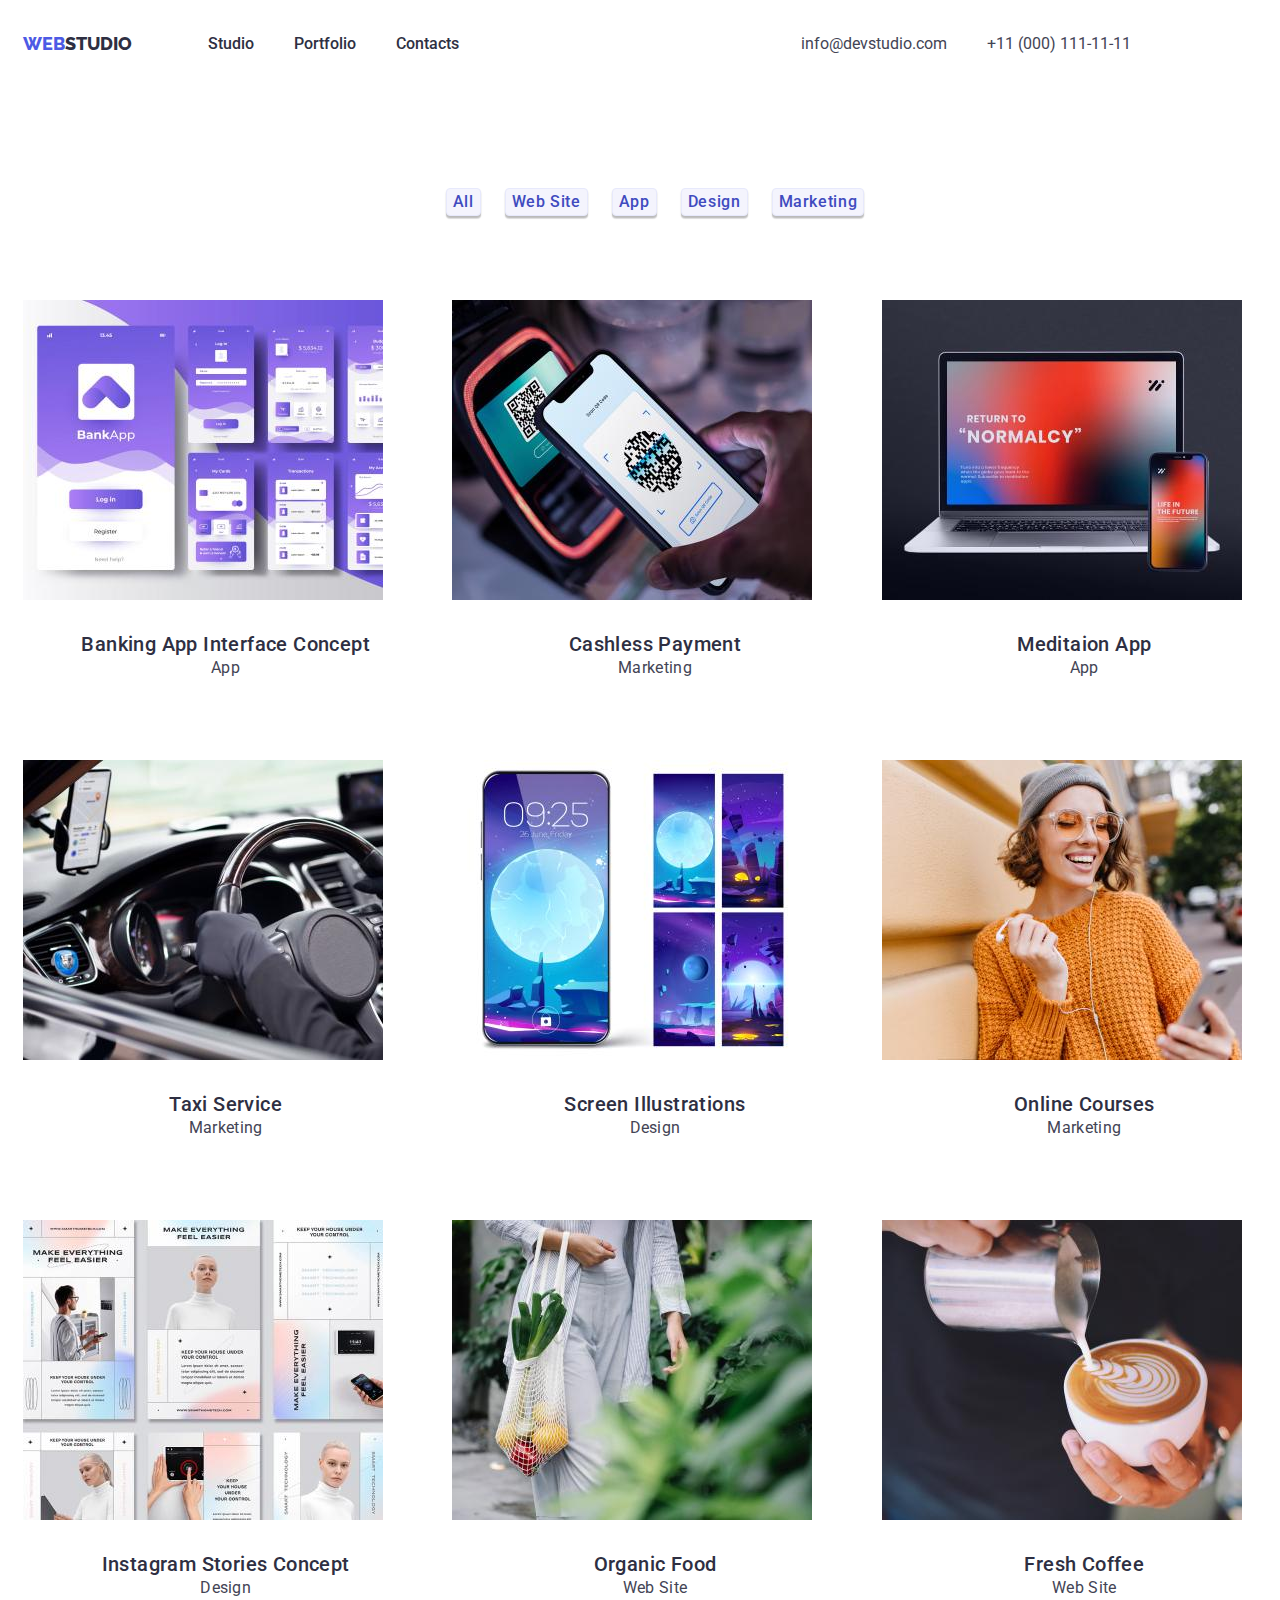
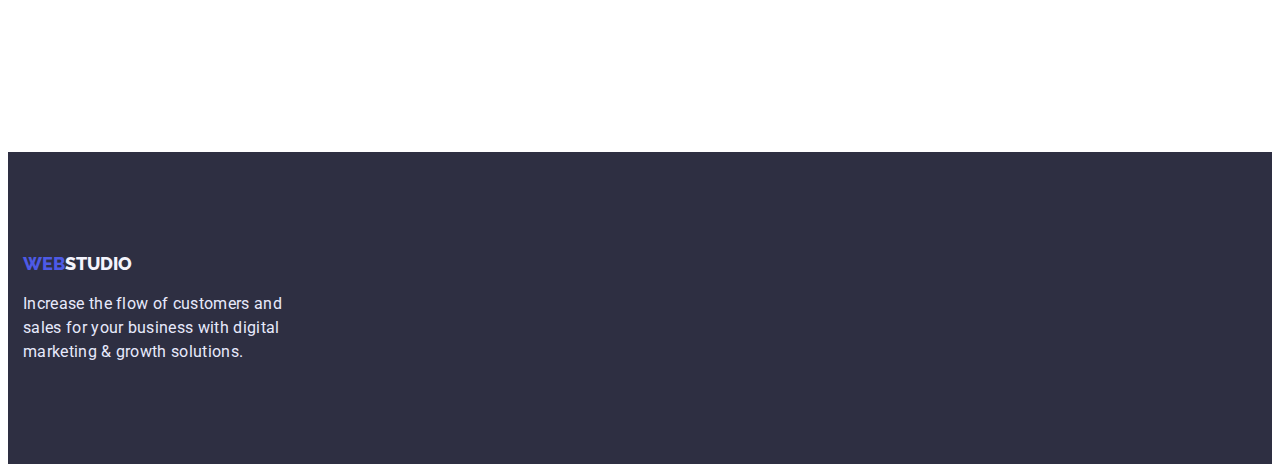
==== portfolio.html @ e4c25ec9 "hw-03" ====
<!DOCTYPE html>
<html lang="en">
  <head>
    <meta charset="UTF-8" />
    <meta http-equiv="X-UA-Compatible" content="IE=edge" />
    <meta name="viewport" content="width=device-width, initial-scale=1.0" />
    <title>Portfolio Page</title>
    <link rel="preconnect" href="https://fonts.googleapis.com" />
    <link rel="preconnect" href="https://fonts.gstatic.com" crossorigin />
    <link
      href="https://fonts.googleapis.com/css2?family=Raleway:wght@800&family=Roboto:wght@400;500;700&display=swap"
      rel="stylesheet"
    />
    <link rel="stylesheet" href="./css/styles.css" />
  </head>
  <body>
    <header class="header">
      <div class="container header-container">
        <nav class="header-navigation">
          <a class="logo link" href="./index.html"
            ><span class="logo-color">WEB</span>STUDIO</a
          >
          <ul class="list-flex header-list">
            <li class="list"><a class="header-link link" href="">Studio</a></li>
            <li class="list">
              <a class="header-link link" href="./index.html">Portfolio</a>
            </li>
            <li class="list">
              <a class="header-link link" href="">Contacts</a>
            </li>
          </ul>
        </nav>
        <address>
          <ul class="list-flex address-list">
            <li class="list">
              <a class="header-contact link" href="mailto:info@devstudio.com"
                >info@devstudio.com</a
              >
            </li>
            <li class="list">
              <a class="header-contact link" href="tel:+110001111111"
                >+11 (000) 111-11-11</a
              >
            </li>
          </ul>
        </address>
      </div>
    </header>

    <main>
      <section class="portfolio">
        <div class="container">
          <h1 hidden>All about our portfolio</h1>
          <ul class="list-flex btn-list">
            <li class="list"><button class="btn" type="button">All</button></li>
            <li class="list">
              <button class="btn" type="button">Web Site</button>
            </li>
            <li class="list"><button class="btn" type="button">App</button></li>
            <li class="list">
              <button class="btn" type="button">Design</button>
            </li>
            <li class="list">
              <button class="btn" type="button">Marketing</button>
            </li>
          </ul>

          <ul class="list-flex portfolio-list">
            <li class="list item">
              <a href="" class="link">
                <img
                  src="./images/images_portfolio/img1.jpg"
                  alt="Banking interface"
                  width="360"
                  height="300"
                />
                <div class="portfolio-block">
                  <h2 class="portfolio-name">Banking App Interface Concept</h2>
                  <p class="portfolio-text">App</p>
                </div>
              </a>
            </li>
            <li class="list item">
              <a href="" class="link">
                <img
                  src="./images/images_portfolio/img2.jpg"
                  alt="Cashless Payment"
                  width="360"
                  height="300"
                />
                <div class="portfolio-block">
                  <h2 class="portfolio-name">Cashless Payment</h2>
                  <p class="portfolio-text">Marketing</p>
                </div>
              </a>
            </li>
            <li class="list item">
              <a href="" class="link">
                <img
                  src="./images/images_portfolio/img3.jpg"
                  alt="Meditaion App"
                  width="360"
                  height="300"
                />
                <div class="portfolio-block">
                  <h2 class="portfolio-name">Meditaion App</h2>
                  <p class="portfolio-text">App</p>
                </div>
              </a>
            </li>
            <li class="list item">
              <a href="" class="link">
                <img
                  src="./images/images_portfolio/img4.jpg"
                  alt="Taxi Service"
                  width="360"
                  height="300"
                />
                <div class="portfolio-block">
                  <h2 class="portfolio-name">Taxi Service</h2>
                  <p class="portfolio-text">Marketing</p>
                </div>
              </a>
            </li>
            <li class="list item">
              <a href="" class="link">
                <img
                  src="./images/images_portfolio/img5.jpg"
                  alt="Screen Illustrations"
                  width="360"
                  height="300"
                />
                <div class="portfolio-block">
                  <h2 class="portfolio-name">Screen Illustrations</h2>
                  <p class="portfolio-text">Design</p>
                </div>
              </a>
            </li>
            <li class="list item">
              <a href="" class="link">
                <img
                  src="./images/images_portfolio/img6.jpg"
                  alt="Online Courses"
                  width="360"
                  height="300"
                />
                <div class="portfolio-block">
                  <h2 class="portfolio-name">Online Courses</h2>
                  <p class="portfolio-text">Marketing</p>
                </div>
              </a>
            </li>
            <li class="list item">
              <a href="" class="link">
                <img
                  src="./images/images_portfolio/img7.jpg"
                  alt="Instagram Stories Concept"
                  width="360"
                  height="300"
                />
                <div class="portfolio-block">
                  <h2 class="portfolio-name">Instagram Stories Concept</h2>
                  <p class="portfolio-text">Design</p>
                </div>
              </a>
            </li>
            <li class="list item">
              <a href="" class="link">
                <img
                  src="./images/images_portfolio/img8.jpg"
                  alt="Organic Food"
                  width="360"
                  height="300"
                />
                <div class="portfolio-block">
                  <h2 class="portfolio-name">Organic Food</h2>
                  <p class="portfolio-text">Web Site</p>
                </div>
              </a>
            </li>
            <li class="list item">
              <a href="" class="link">
                <img
                  src="./images/images_portfolio/img9.jpg"
                  alt="Fresh Coffee"
                  width="360"
                  height="300"
                />
                <div class="portfolio-block">
                  <h2 class="portfolio-name">Fresh Coffee</h2>
                  <p class="portfolio-text">Web Site</p>
                </div>
              </a>
            </li>
          </ul>
        </div>
      </section>
    </main>
    <footer class="back-color">
      <div class="container">
        <a class="logo-footer link" href="./index.html"
          ><span class="logo-color">WEB</span>STUDIO</a
        >
        <p class="footer-text">
          Increase the flow of customers and sales for your business with
          digital marketing & growth solutions.
        </p>
      </div>
    </footer>
  </body>
</html>
---- css/styles.css ----
p,
h1,
h2,
h3,
h4,
h5,
h6 {
    margin: 0;
}

ul {
    margin: 0;
    padding-left: 0;
}

img {
    display: block;
}

body {
    font-family: 'Roboto', sans-serif;
    background-color: var(--brand-background-color);
    color: var(--brand-color)
}

.container {
    width: 100%;
    max-width: 1470px;
    padding-left: 15px;
    padding-right: 15px;
    margin: 0 auto;
    /* outline: 2px solid red; */
}

.header {
    padding-top: 24px;
    padding-bottom: 24px;
}


.list-flex {
    display: flex;
}

:root {
    --brand-color: #2E2F42;
    --brand-background-color: #FFFFFF;
    --brand-back-color: #2E2F42;
    --brand-text: #434455;
    --brand-btn: #404BBF;
    --brand-logo: #2E2F42;
    --brand-logo-color: #4D5AE5;
    --brand-logo-footer: #F4F4FD;
    --brand-link: #2E2F42;
    --brand-hover-focus: #404BBF;
    --brand-contact: #434455;
    --brand-sec-one: #ffffff;
    --brand-main-btn: #ffffff;
    --brand-main-btn-back: #4D5AE5;
    --brand-main-btn-hover: #404BBF;
    --brand-footer-text: #E7E9FC;
    --brand-btn-text: #404BBF;
    --brand-btn-back: #F4F4FD;
    --brand-btn-border: #E7E9FC;
    --brand-btn-hover: #FFFFFF;
    --brand-team-color: #F4F4FD;
    --brand-team-wrap: #FFFFFF;
}

.link {
    text-decoration: none;
}

.list {
    list-style: none;
}

/* header */


.logo {
    font-family: 'Raleway',
        sans-serif;
    font-weight: 800;
    font-size: 18px;
    line-height: 1.33;
    margin-right: 76px;
    color: var(--brand-logo);
}

.header-list {
    gap: 40px;
}

.address-list {
    gap: 40px;
    margin-right: 156px;
}

.logo-color {
    color: var(--brand-logo-color)
}

.header-navigation {
    display: flex;
    align-items: center;
    margin-right: auto;
}

.header-container {
    display: flex;
    align-items: center;
}

.header-link {
    font-weight: 500;
    font-size: 16px;
    line-height: 1.5;
    color: var(--brand-link);
}

.header-link:hover,
.header-link:focus {
    color: var(--brand-hover-focus);
}

.header-contact {
    font-size: 16px;
    font-style: normal;
    line-height: 1.5;
    color: var(--brand-contact);
}

.header-contact:hover,
.header-contact:focus {
    color: var(--brand-hover-focus);
}

/* main */

/* sec 1 */

.first-section {
    /* height: 600px; */
    background-color: var(--brand-back-color);
}

.sec-one {
    font-size: 56px;
    line-height: 1.07;
    padding: 188px 473px 292px;
    /* margin-bottom: 48px; */
    color: var(--brand-sec-one);
}

.main-btn {
    font-family: inherit;
    font-weight: 500;
    font-size: 16px;
    line-height: 1.5;
    letter-spacing: 0.04em;
    width: 169px;
    height: 56px;
    /* margin-bottom: 188px; */
    /* padding-bottom: 188px; */
    /* margin-top: 48px; */
    display: block;
    margin: 0 auto;
    color: var(--brand-main-btn);
    background: var(--brand-main-btn-back);
    box-shadow: 0px 4px 4px rgba(0, 0, 0, 0.15);
    border-radius: 4px;
    cursor: pointer;
}

.main-btn:hover,
.main-btn:focus {
    background: var(--brand-main-btn-hover);
}


/* sec 2 */

.skils {
    padding-top: 120px;
    padding-bottom: 120px;
}

.skils-list {
    justify-content: center;
    gap: 24px;
}

.sec-two {
    font-weight: 500;
    font-size: 20px;
    line-height: 1.2;
    letter-spacing: 0.02em;
    margin-bottom: 8px;
    color: var(--brand-color);
}

.sec-two-text {
    font-size: 16px;
    line-height: 1.5;
    letter-spacing: 0.02em;
    color: var(--brand-text);
}

/* sec 3 */

.section-img {
    padding-bottom: 120px;

}

.img-list {
    justify-content: center;
    gap: 24px;
}

.sec-three {
    font-weight: 700;
    font-size: 36px;
    line-height: 1.1;
    letter-spacing: 0.02em;
    margin-bottom: 72px;
    text-align: center;
    color: var(--brand-color);
}

/* sec 4 */

.team {
    padding-bottom: 120px;
}

.team-color {
    background: var(--brand-team-color);
}

.team-list {
    justify-content: center;
    gap: 24px;
}

.team-wrap {
    padding-top: 32px;
    padding-bottom: 32px;
    text-align: center;
    background: var(--brand-team-wrap);
}

.sec-four {
    font-weight: 700;
    font-size: 36px;
    line-height: 1.1;
    letter-spacing: 0.02em;
    margin-bottom: 72px;
    text-align: center;
    color: var(--brand-color);
}

.sec-four-name {
    font-weight: 500;
    font-size: 20px;
    line-height: 1.2;
    letter-spacing: 0.02em;
    margin-bottom: 8px;
    color: var(--brand-color);
}

.sec-four-text {
    font-size: 16px;
    line-height: 1.5;
    letter-spacing: 0.02em;
    color: var(--brand-text);
}

/* footer */

.back-color {
    padding-top: 100px;
    background-color: var(--brand-back-color);
}

.logo-footer {
    font-family: 'Raleway',
        sans-serif;
    font-weight: 800;
    font-size: 18px;
    line-height: 1.33;
    color: var(--brand-logo-footer)
}

.footer-text {
    justify-content: flex-start;
    max-width: 264px;
    height: 72px;
    font-size: 16px;
    line-height: 1.5;
    letter-spacing: 0.02em;
    padding-top: 16px;
    padding-bottom: 100px;
    color: var(--brand-footer-text);
}

/* portfolio */

/* portfolio sec 1 */

.portfolio {
    padding-top: 96px;
    padding-bottom: 120px;
}

.portfolio-list {
    flex-wrap: wrap;
    justify-content: center;
    column-gap: 24px;
    row-gap: 48px;
}

.item {
    flex-basis: calc((100% - 48px) / 3);
}

.portfolio-block {
    padding-top: 32px;
    padding-bottom: 32px;
    text-align: center;
}

.btn-list {
    flex-direction: row;
    justify-content: center;
    align-items: center;
    padding: 12px 24px;
    gap: 24px;
    margin-bottom: 72px;
}

.btn {
    font-family: inherit;
    font-weight: 500;
    font-size: 16px;
    line-height: 1.5;
    letter-spacing: 0.04em;
    color: var(--brand-btn-text);
    background: var(--brand-btn-back);
    border: 1px solid var(--brand-btn-border);
    box-shadow: 0px 3px 1px rgba(0, 0, 0, 0.1), 0px 2px 1px rgba(0, 0, 0, 0.08), 0px 2px 2px rgba(0, 0, 0, 0.12);
    border-radius: 4px;
    cursor: pointer;
}

.btn:hover,
.btn:focus {
    color: var(--brand-btn-hover);
    background: var(--brand-btn);
}

.portfolio-name {
    font-weight: 500;
    font-size: 20px;
    line-height: 1.2;
    letter-spacing: 0.02em;
    color: var(--brand-color);
}

.portfolio-text {
    font-size: 16px;
    line-height: 1.5;
    letter-spacing: 0.02em;
    color: var(--brand-text);
}
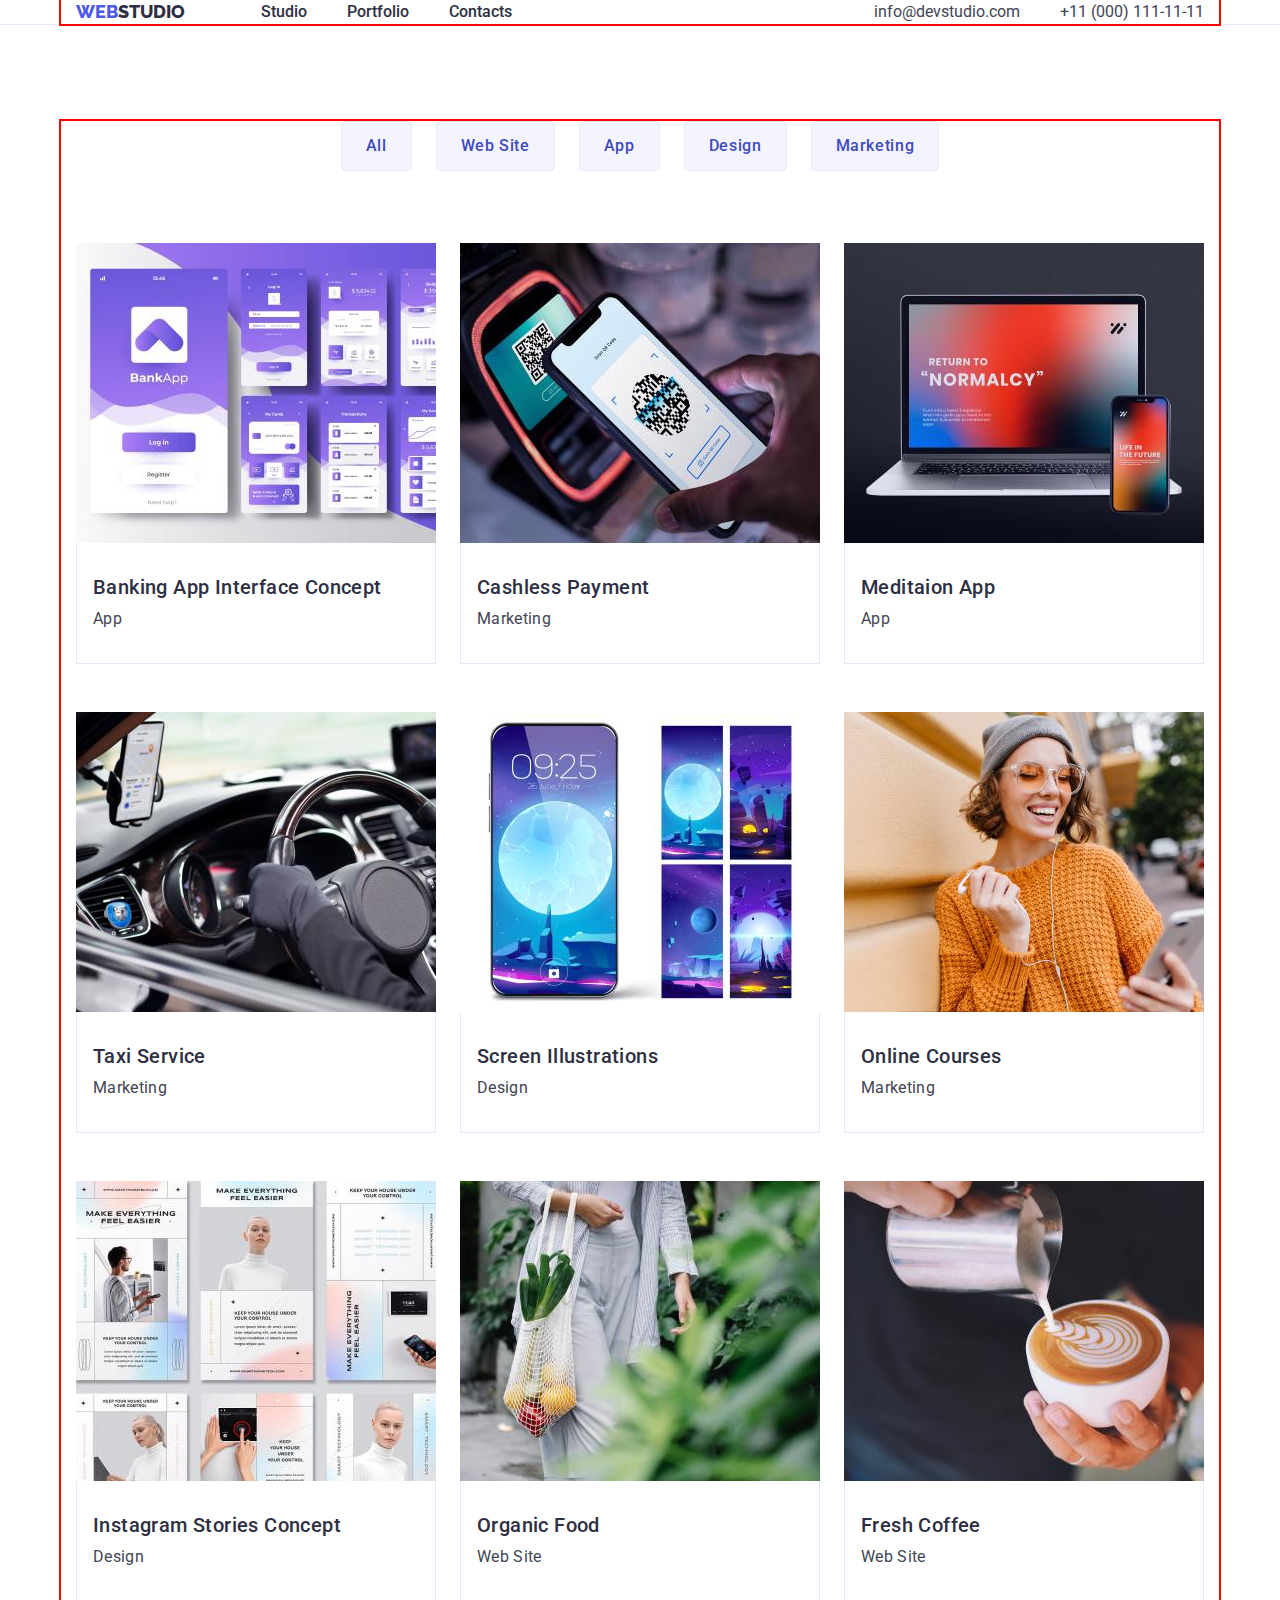
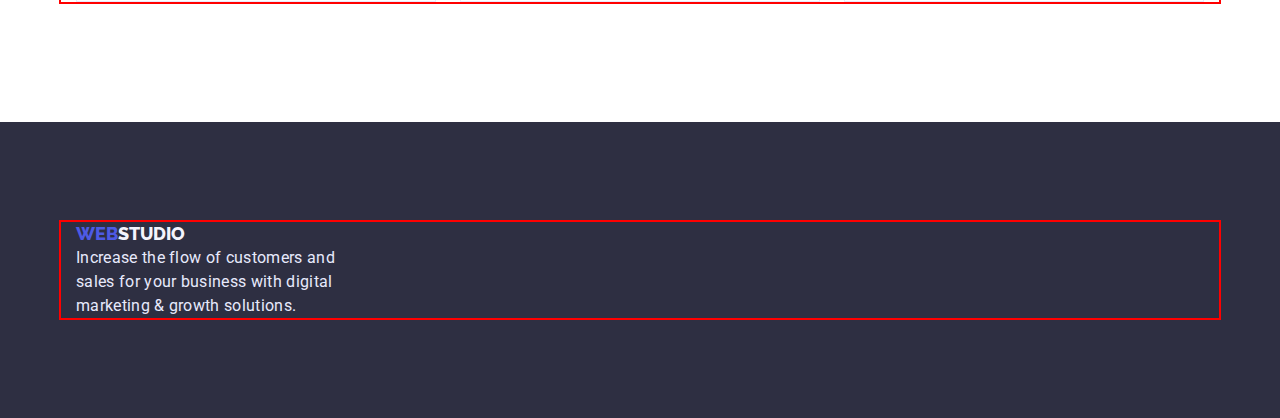
==== commit 5c3574a8: "edited" ====
--- a/portfolio.html
+++ b/portfolio.html
@@ -10,6 +10,13 @@
     <link
       href="https://fonts.googleapis.com/css2?family=Raleway:wght@800&family=Roboto:wght@400;500;700&display=swap"
       rel="stylesheet"
+    />
+    <link
+      rel="stylesheet"
+      href="https://cdnjs.cloudflare.com/ajax/libs/modern-normalize/1.1.0/modern-normalize.css"
+      integrity="sha512-Y0MM+V6ymRKN2zStTqzQ227DWhhp4Mzdo6gnlRnuaNCbc+YN/ZH0sBCLTM4M0oSy9c9VKiCvd4Jk44aCLrNS5Q=="
+      crossorigin="anonymous"
+      referrerpolicy="no-referrer"
     />
     <link rel="stylesheet" href="./css/styles.css" />
   </head>
--- a/css/styles.css
+++ b/css/styles.css
@@ -25,16 +25,15 @@
 
 .container {
     width: 100%;
-    max-width: 1470px;
+    max-width: 1158px;
     padding-left: 15px;
     padding-right: 15px;
     margin: 0 auto;
-    /* outline: 2px solid red; */
+    outline: 2px solid red;
 }
 
 .header {
-    padding-top: 24px;
-    padding-bottom: 24px;
+    border-bottom: 1px solid #E7E9FC;
 }
 
 
@@ -94,7 +93,6 @@
 
 .address-list {
     gap: 40px;
-    margin-right: 156px;
 }
 
 .logo-color {
@@ -141,14 +139,18 @@
 /* sec 1 */
 
 .first-section {
-    /* height: 600px; */
+    padding-top: 188px;
+    padding-bottom: 292px;
     background-color: var(--brand-back-color);
 }
 
 .sec-one {
+    width: 494px;
     font-size: 56px;
     line-height: 1.07;
-    padding: 188px 473px 292px;
+    margin: 0 auto;
+    margin-bottom: 48px;
+    /* padding: 188px 473px 292px; */
     /* margin-bottom: 48px; */
     color: var(--brand-sec-one);
 }
@@ -170,6 +172,7 @@
     background: var(--brand-main-btn-back);
     box-shadow: 0px 4px 4px rgba(0, 0, 0, 0.15);
     border-radius: 4px;
+    bottom: none;
     cursor: pointer;
 }
 
@@ -192,6 +195,8 @@
 }
 
 .sec-two {
+    width: 264px;
+    height: 24px;
     font-weight: 500;
     font-size: 20px;
     line-height: 1.2;
@@ -201,6 +206,8 @@
 }
 
 .sec-two-text {
+    width: 264px;
+    height: 72px;
     font-size: 16px;
     line-height: 1.5;
     letter-spacing: 0.02em;
@@ -256,7 +263,8 @@
     font-size: 36px;
     line-height: 1.1;
     letter-spacing: 0.02em;
-    margin-bottom: 72px;
+    padding-top: 120px;
+    padding-bottom: 72px;
     text-align: center;
     color: var(--brand-color);
 }
@@ -281,6 +289,7 @@
 
 .back-color {
     padding-top: 100px;
+    padding-bottom: 100px;
     background-color: var(--brand-back-color);
 }
 
@@ -290,6 +299,7 @@
     font-weight: 800;
     font-size: 18px;
     line-height: 1.33;
+    margin-bottom: 16px;
     color: var(--brand-logo-footer)
 }
 
@@ -300,8 +310,6 @@
     font-size: 16px;
     line-height: 1.5;
     letter-spacing: 0.02em;
-    padding-top: 16px;
-    padding-bottom: 100px;
     color: var(--brand-footer-text);
 }
 
@@ -328,14 +336,16 @@
 .portfolio-block {
     padding-top: 32px;
     padding-bottom: 32px;
-    text-align: center;
+    padding-left: 16px;
+    border-right: 1px solid #E7E9FC;
+    border-bottom: 1px solid #E7E9FC;
+    border-left: 1px solid #E7E9FC;
 }
 
 .btn-list {
     flex-direction: row;
     justify-content: center;
     align-items: center;
-    padding: 12px 24px;
     gap: 24px;
     margin-bottom: 72px;
 }
@@ -346,10 +356,10 @@
     font-size: 16px;
     line-height: 1.5;
     letter-spacing: 0.04em;
+    padding: 12px 24px;
     color: var(--brand-btn-text);
     background: var(--brand-btn-back);
     border: 1px solid var(--brand-btn-border);
-    box-shadow: 0px 3px 1px rgba(0, 0, 0, 0.1), 0px 2px 1px rgba(0, 0, 0, 0.08), 0px 2px 2px rgba(0, 0, 0, 0.12);
     border-radius: 4px;
     cursor: pointer;
 }
@@ -358,6 +368,7 @@
 .btn:focus {
     color: var(--brand-btn-hover);
     background: var(--brand-btn);
+    box-shadow: 0px 3px 1px rgba(0, 0, 0, 0.1), 0px 2px 1px rgba(0, 0, 0, 0.08), 0px 2px 2px rgba(0, 0, 0, 0.12);
 }
 
 .portfolio-name {
@@ -365,6 +376,7 @@
     font-size: 20px;
     line-height: 1.2;
     letter-spacing: 0.02em;
+    margin-bottom: 8px;
     color: var(--brand-color);
 }
 
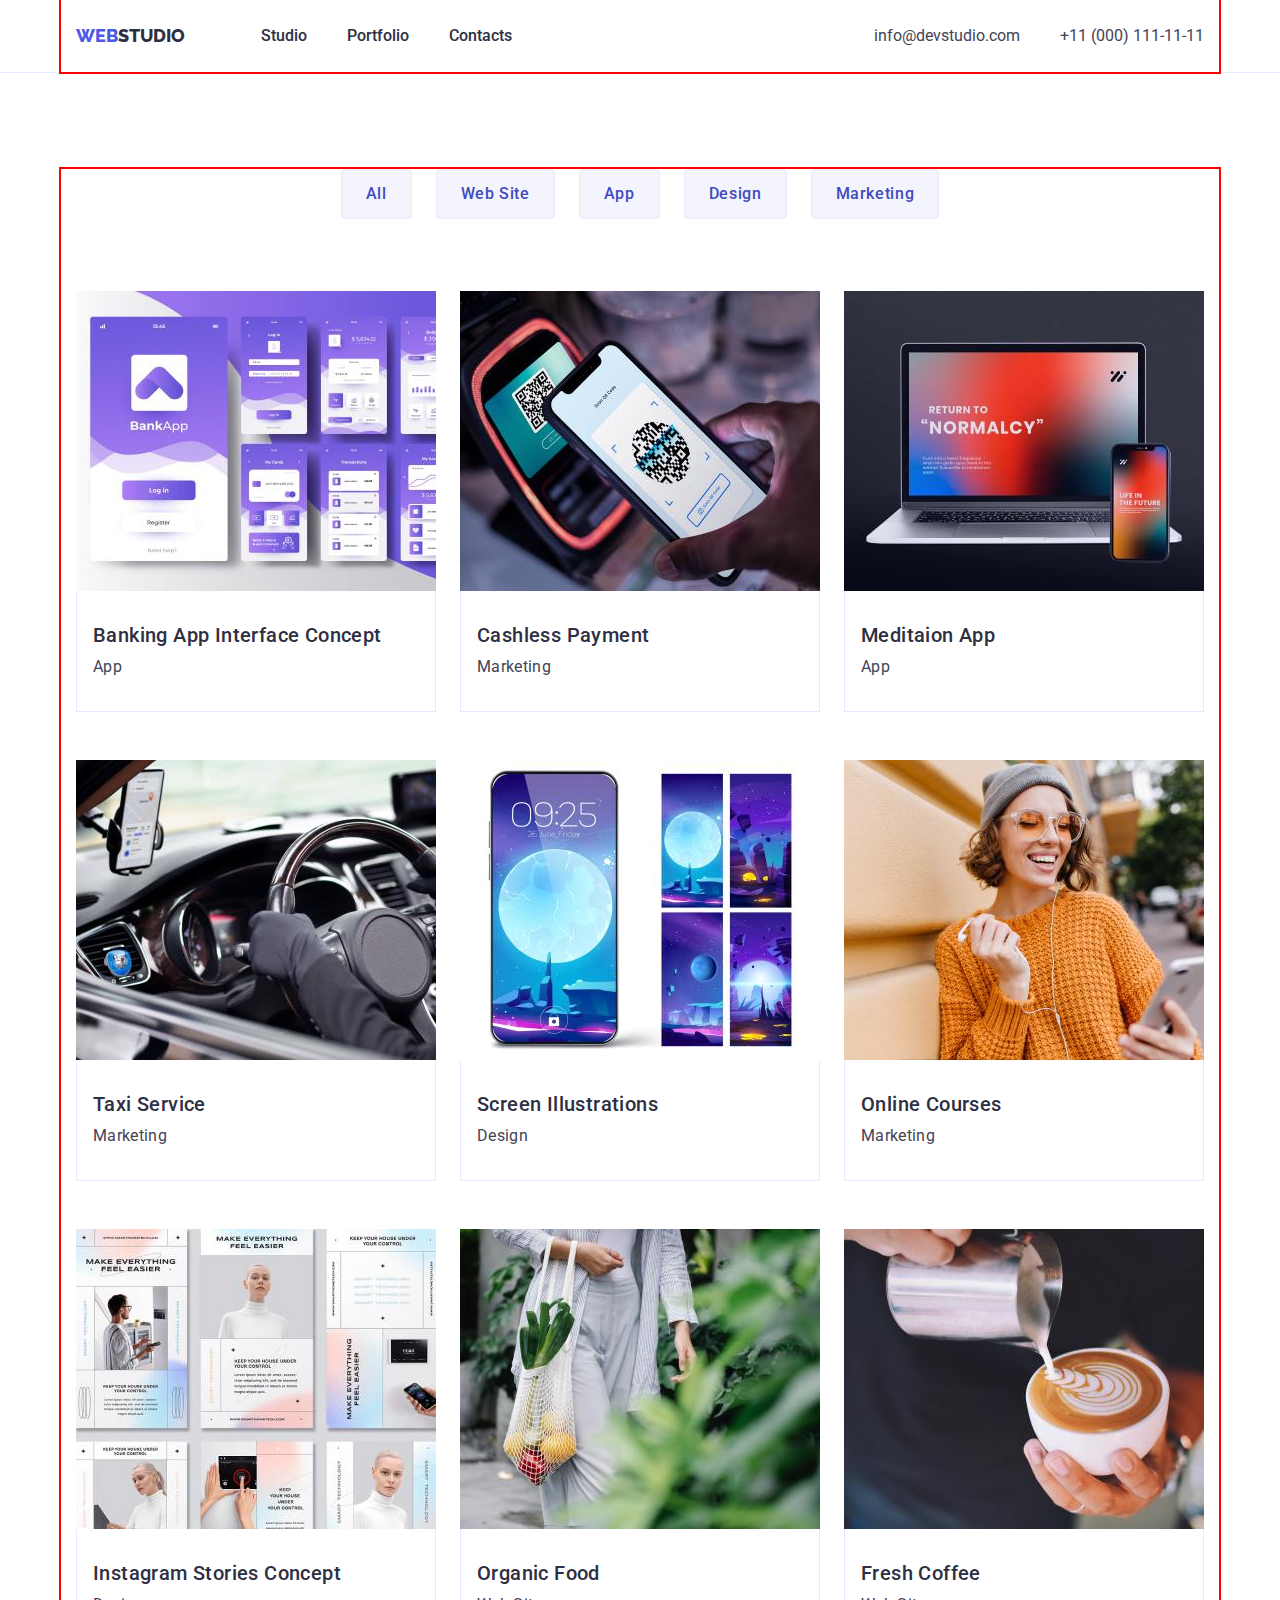
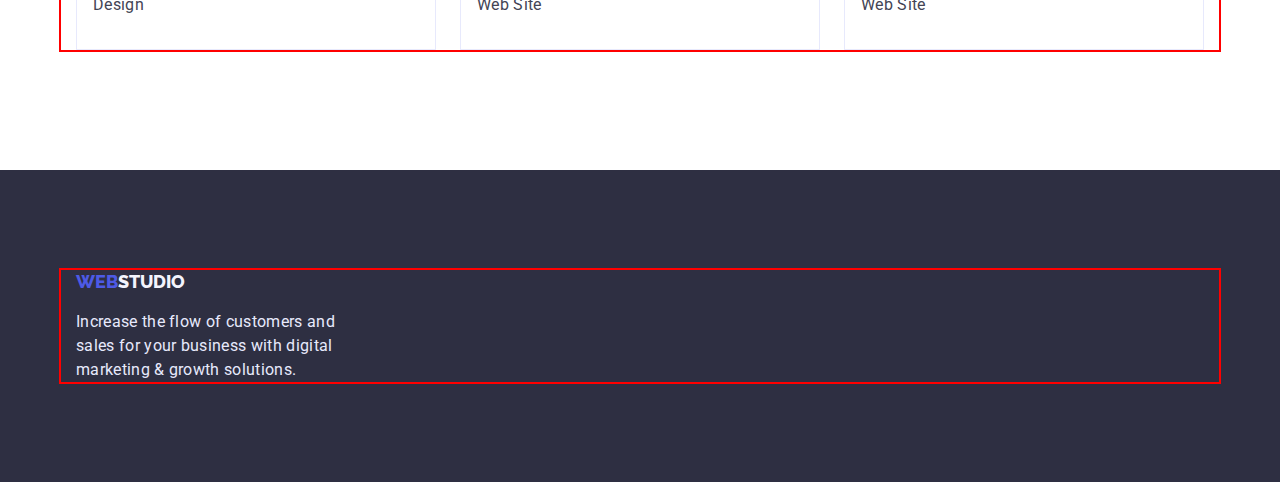
==== commit af3a8e09: "editing-2 hw-03" ====
--- a/portfolio.html
+++ b/portfolio.html
@@ -24,28 +24,34 @@
     <header class="header">
       <div class="container header-container">
         <nav class="header-navigation">
-          <a class="logo link" href="./index.html"
+          <a class="logo link paddings" href="./index.html"
             ><span class="logo-color">WEB</span>STUDIO</a
           >
           <ul class="list-flex header-list">
-            <li class="list"><a class="header-link link" href="">Studio</a></li>
-            <li class="list">
-              <a class="header-link link" href="./index.html">Portfolio</a>
-            </li>
-            <li class="list">
-              <a class="header-link link" href="">Contacts</a>
+            <li class="list">
+              <a class="header-link link paddings" href="">Studio</a>
+            </li>
+            <li class="list">
+              <a class="header-link link paddings" href="./index.html"
+                >Portfolio</a
+              >
+            </li>
+            <li class="list">
+              <a class="header-link link paddings" href="">Contacts</a>
             </li>
           </ul>
         </nav>
         <address>
           <ul class="list-flex address-list">
             <li class="list">
-              <a class="header-contact link" href="mailto:info@devstudio.com"
+              <a
+                class="header-contact link paddings"
+                href="mailto:info@devstudio.com"
                 >info@devstudio.com</a
               >
             </li>
             <li class="list">
-              <a class="header-contact link" href="tel:+110001111111"
+              <a class="header-contact link paddings" href="tel:+110001111111"
                 >+11 (000) 111-11-11</a
               >
             </li>
--- a/css/styles.css
+++ b/css/styles.css
@@ -76,6 +76,11 @@
 
 /* header */
 
+.paddings {
+    padding-top: 24px;
+    padding-bottom: 24px;
+    display: inline-block;
+}
 
 .logo {
     font-family: 'Raleway',
@@ -172,6 +177,7 @@
     background: var(--brand-main-btn-back);
     box-shadow: 0px 4px 4px rgba(0, 0, 0, 0.15);
     border-radius: 4px;
+    border: none;
     bottom: none;
     cursor: pointer;
 }
@@ -263,8 +269,8 @@
     font-size: 36px;
     line-height: 1.1;
     letter-spacing: 0.02em;
-    padding-top: 120px;
-    padding-bottom: 72px;
+    /* padding-top: 120px; */
+    margin-bottom: 72px;
     text-align: center;
     color: var(--brand-color);
 }
@@ -300,6 +306,7 @@
     font-size: 18px;
     line-height: 1.33;
     margin-bottom: 16px;
+    display: inline-block;
     color: var(--brand-logo-footer)
 }
 
